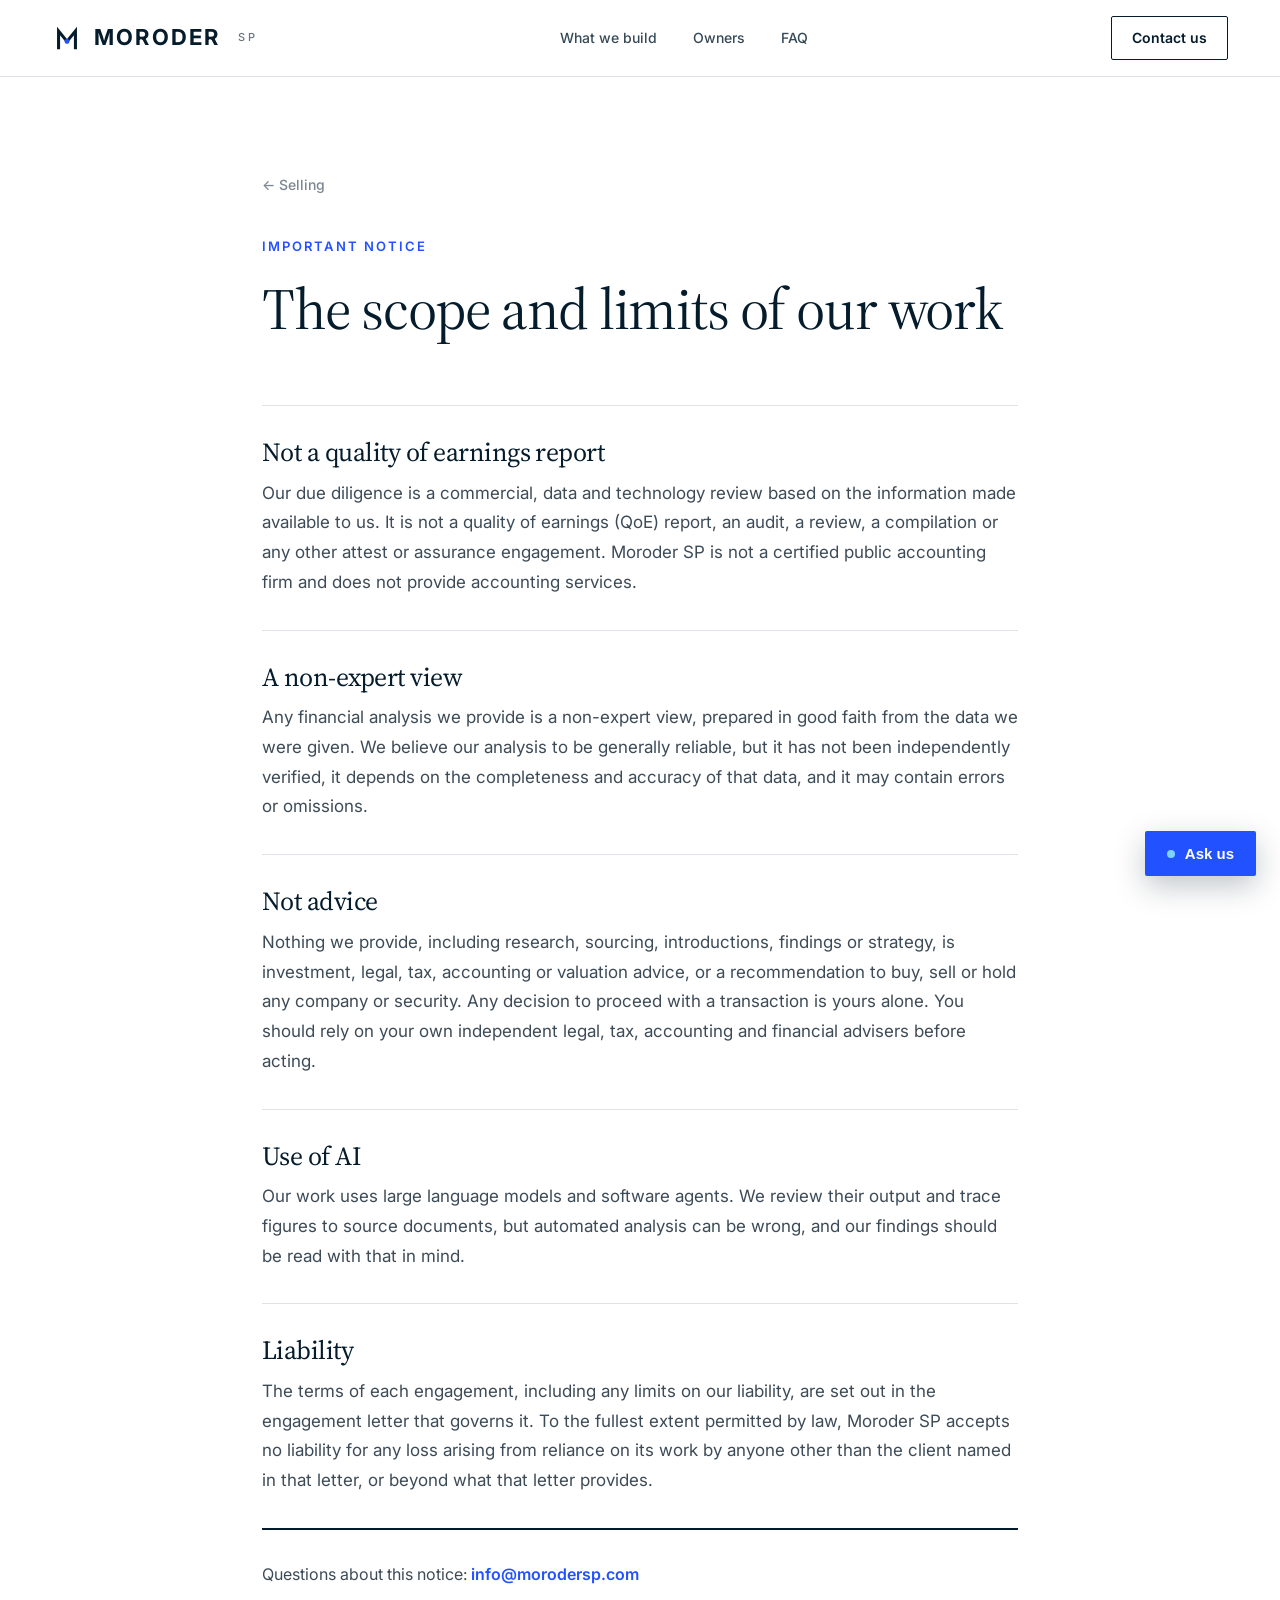
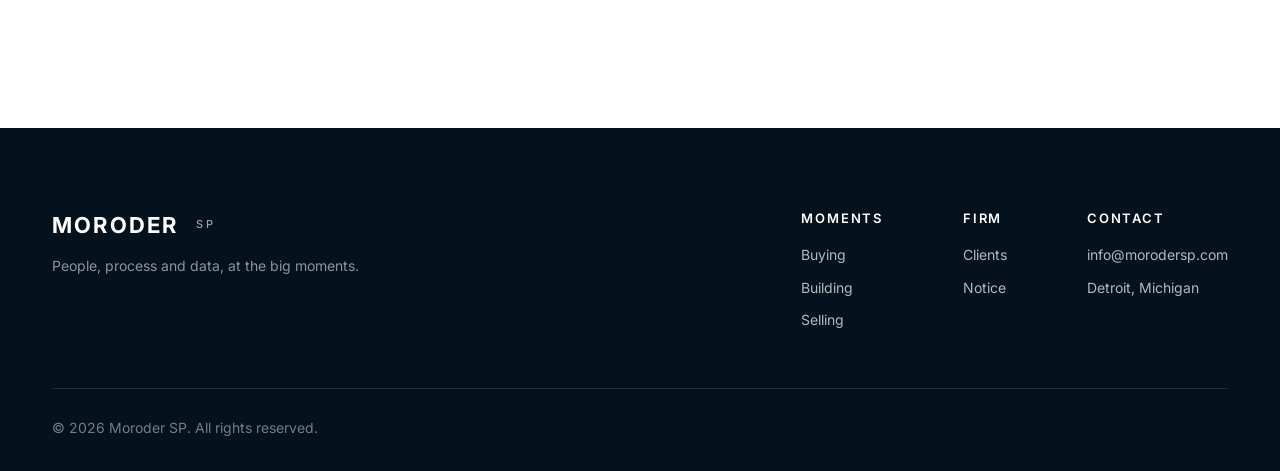
==== notice/index.html @ 74be895e "Moroder SP site: restore and add Partnering card Co-Authored-By: Claude Opus 5.5 <noreply@anthropic." ====
<!DOCTYPE html><html lang="en"><head><meta charset="utf-8"><meta name="viewport" content="width=device-width, initial-scale=1"><title>Important notice | Moroder SP</title><meta name="description" content="The scope and limits of Moroder SP's research, due diligence and financial analysis."><link rel="icon" href="/favicon.ico" sizes="48x48"><link rel="icon" href="/favicon.svg" type="image/svg+xml"><link rel="apple-touch-icon" href="/apple-touch-icon.png"><link rel="manifest" href="/site.webmanifest"><meta name="theme-color" content="#051c2c"><link rel="preconnect" href="https://fonts.googleapis.com"><link rel="preconnect" href="https://fonts.gstatic.com" crossorigin><link href="https://fonts.googleapis.com/css2?family=Inter:wght@400;500;600;700&family=Source+Serif+4:opsz,wght@8..60,400;8..60,500;8..60,600&display=swap" rel="stylesheet"><link rel="stylesheet" href="/_astro/Footer.BNx3MuON.css"><style>.notice[data-astro-cid-2haudidi]{padding:172px 0 140px}.narrow[data-astro-cid-2haudidi]{max-width:820px}.back[data-astro-cid-2haudidi]{color:var(--ink-3);margin-bottom:40px;font-size:14px;font-weight:500;display:inline-block}.back[data-astro-cid-2haudidi]:hover{color:var(--accent)}h1[data-astro-cid-2haudidi]{margin-bottom:64px;font-size:clamp(36px,4.6vw,58px);line-height:1.1}section[data-astro-cid-2haudidi]{border-top:1px solid var(--line);padding:32px 0}h2[data-astro-cid-2haudidi]{margin-bottom:12px;font-size:26px}section[data-astro-cid-2haudidi] p[data-astro-cid-2haudidi]{font-size:17px;line-height:1.75}.contact-line[data-astro-cid-2haudidi]{border-top:2px solid var(--ink);padding-top:32px}.contact-line[data-astro-cid-2haudidi] a[data-astro-cid-2haudidi]{color:var(--accent);font-weight:600}@media (width<=760px){.notice[data-astro-cid-2haudidi]{padding:120px 0 88px}}
</style></head><body><header class="nav solid" id="nav" data-always-solid data-astro-cid-wpvy4v7s><div class="wrap nav-in" data-astro-cid-wpvy4v7s><a href="/" class="logo" aria-label="Moroder SP home" data-astro-cid-wpvy4v7s><svg viewBox="0 0 64 64" aria-hidden="true" data-astro-cid-wpvy4v7s><g transform="translate(0 3)" data-astro-cid-wpvy4v7s><polyline points="14,50 14,14 32,36.25 50,14 50,50" fill="none" stroke="currentColor" stroke-width="6.5" stroke-linejoin="miter" stroke-linecap="square" data-astro-cid-wpvy4v7s></polyline><circle cx="32" cy="36.25" r="5.2" fill="#2251ff" data-astro-cid-wpvy4v7s></circle></g></svg>MORODER<span data-astro-cid-wpvy4v7s>SP</span></a><nav class="links" data-astro-cid-wpvy4v7s><a href="/#what" data-astro-cid-wpvy4v7s>What we build</a><a href="/#moments" data-astro-cid-wpvy4v7s>Owners</a><a href="/#faq" data-astro-cid-wpvy4v7s>FAQ</a></nav><a href="mailto:info@morodersp.com" class="nav-cta" data-astro-cid-wpvy4v7s>Contact us</a></div></header><script type="module">var e=document.getElementById(`nav`);if(e&&!e.hasAttribute(`data-always-solid`)){let t=()=>e.classList.toggle(`solid`,window.scrollY>window.innerHeight*.85);window.addEventListener(`scroll`,t,{passive:!0}),t()}</script><main class="notice" data-astro-cid-2haudidi><div class="wrap narrow" data-astro-cid-2haudidi><a href="/#selling" class="back" data-astro-cid-2haudidi>← Selling</a><p class="eyebrow" data-astro-cid-2haudidi>Important notice</p><h1 data-astro-cid-2haudidi>The scope and limits of our work</h1><section data-astro-cid-2haudidi><h2 data-astro-cid-2haudidi>Not a quality of earnings report</h2><p data-astro-cid-2haudidi>Our due diligence is a commercial, data and technology review based on the information made available to us. It is not a quality of earnings (QoE) report, an audit, a review, a compilation or any other attest or assurance engagement. Moroder SP is not a certified public accounting firm and does not provide accounting services.</p></section><section data-astro-cid-2haudidi><h2 data-astro-cid-2haudidi>A non-expert view</h2><p data-astro-cid-2haudidi>Any financial analysis we provide is a non-expert view, prepared in good faith from the data we were given. We believe our analysis to be generally reliable, but it has not been independently verified, it depends on the completeness and accuracy of that data, and it may contain errors or omissions.</p></section><section data-astro-cid-2haudidi><h2 data-astro-cid-2haudidi>Not advice</h2><p data-astro-cid-2haudidi>Nothing we provide, including research, sourcing, introductions, findings or strategy, is investment, legal, tax, accounting or valuation advice, or a recommendation to buy, sell or hold any company or security. Any decision to proceed with a transaction is yours alone. You should rely on your own independent legal, tax, accounting and financial advisers before acting.</p></section><section data-astro-cid-2haudidi><h2 data-astro-cid-2haudidi>Use of AI</h2><p data-astro-cid-2haudidi>Our work uses large language models and software agents. We review their output and trace figures to source documents, but automated analysis can be wrong, and our findings should be read with that in mind.</p></section><section data-astro-cid-2haudidi><h2 data-astro-cid-2haudidi>Liability</h2><p data-astro-cid-2haudidi>The terms of each engagement, including any limits on our liability, are set out in the engagement letter that governs it. To the fullest extent permitted by law, Moroder SP accepts no liability for any loss arising from reliance on its work by anyone other than the client named in that letter, or beyond what that letter provides.</p></section><p class="contact-line" data-astro-cid-2haudidi>Questions about this notice: <a href="mailto:info@morodersp.com" data-astro-cid-2haudidi>info@morodersp.com</a></p></div></main><footer class="foot" data-astro-cid-jo6i4kqk><div class="wrap" data-astro-cid-jo6i4kqk><div class="foot-top" data-astro-cid-jo6i4kqk><div data-astro-cid-jo6i4kqk><span class="logo" data-astro-cid-jo6i4kqk>MORODER<span data-astro-cid-jo6i4kqk>SP</span></span><p class="foot-tag" data-astro-cid-jo6i4kqk>People, process and data, at the big moments.</p></div><div class="foot-cols" data-astro-cid-jo6i4kqk><div data-astro-cid-jo6i4kqk><h4 data-astro-cid-jo6i4kqk>Moments</h4><a href="/#buying" data-astro-cid-jo6i4kqk>Buying</a><a href="/#building" data-astro-cid-jo6i4kqk>Building</a><a href="/#selling" data-astro-cid-jo6i4kqk>Selling</a></div><div data-astro-cid-jo6i4kqk><h4 data-astro-cid-jo6i4kqk>Firm</h4><a href="/#clients" data-astro-cid-jo6i4kqk>Clients</a><a href="/notice/" data-astro-cid-jo6i4kqk>Notice</a></div><div data-astro-cid-jo6i4kqk><h4 data-astro-cid-jo6i4kqk>Contact</h4><a href="mailto:info@morodersp.com" data-astro-cid-jo6i4kqk>info@morodersp.com</a><span data-astro-cid-jo6i4kqk>Detroit, Michigan</span></div></div></div><div class="foot-bot" data-astro-cid-jo6i4kqk>© 2026 Moroder SP. All rights reserved.</div></div></footer><div class="chat" data-sitekey data-email="info@morodersp.com" data-astro-cid-r7wgiqdd><p class="chat-teaser" aria-hidden="true" data-astro-cid-r7wgiqdd>Questions about AI in finance? Ask us.</p><button class="chat-open" type="button" aria-expanded="false" aria-controls="chat-panel" data-astro-cid-r7wgiqdd><span class="chat-dot" data-astro-cid-r7wgiqdd></span>Ask us</button><section id="chat-panel" class="chat-panel" hidden aria-label="Chat with Moroder SP" data-astro-cid-r7wgiqdd><header data-astro-cid-r7wgiqdd><div data-astro-cid-r7wgiqdd><p class="chat-title" data-astro-cid-r7wgiqdd>Ask Moroder SP</p><p class="chat-sub" data-astro-cid-r7wgiqdd>An AI assistant. For an engagement, email info@morodersp.com.</p></div><button class="chat-close" type="button" aria-label="Close chat" data-astro-cid-r7wgiqdd>×</button></header><ol class="chat-log" aria-live="polite" data-astro-cid-r7wgiqdd><li class="bot" data-astro-cid-r7wgiqdd>What are you working on? Ask what we build, or how we would help at your moment.</li></ol><form class="chat-form" autocomplete="off" data-astro-cid-r7wgiqdd><input class="chat-hp" name="website" tabindex="-1" aria-hidden="true" data-astro-cid-r7wgiqdd><div class="chat-ts" data-astro-cid-r7wgiqdd></div><div class="chat-row" data-astro-cid-r7wgiqdd><input name="q" maxlength="1000" placeholder="Type a question" aria-label="Your question" required data-astro-cid-r7wgiqdd><button type="submit" data-astro-cid-r7wgiqdd>Send</button></div></form></section></div><script type="module">var e=document.querySelector(`.chat`),t=e.querySelector(`.chat-open`),n=e.querySelector(`.chat-panel`),r=e.querySelector(`.chat-close`),i=e.querySelector(`.chat-log`),a=e.querySelector(`.chat-form`),o=a.querySelector(`input[name="q"]`),s=a.querySelector(`.chat-hp`),c=a.querySelector(`button[type="submit"]`),l=e.dataset.sitekey||``,u=e.dataset.email||``,d=performance.now(),f=[],p=``,m,h=()=>window.turnstile;function g(){if(!l||document.getElementById(`cf-ts`))return;let t=document.createElement(`script`);t.id=`cf-ts`,t.src=`https://challenges.cloudflare.com/turnstile/v0/api.js?render=explicit`,t.async=!0,t.onload=()=>{m=h()?.render(e.querySelector(`.chat-ts`),{sitekey:l,appearance:`interaction-only`,callback:e=>p=e,"expired-callback":()=>p=``})},document.head.appendChild(t)}function _(e,t){let n=document.createElement(`li`);return n.className=e,n.textContent=t,i.appendChild(n),i.scrollTop=i.scrollHeight,n}function v(r,i=!0){n.hidden=!r,t.setAttribute(`aria-expanded`,String(r)),e.classList.toggle(`is-open`,r),e.classList.remove(`has-teaser`),r&&(g(),i&&o.focus())}t.addEventListener(`click`,()=>v(n.hidden)),r.addEventListener(`click`,()=>{v(!1);try{sessionStorage.setItem(`chat-dismissed`,`1`)}catch{}});var y=!1;try{y=sessionStorage.getItem(`chat-dismissed`)===`1`}catch{}y||setTimeout(()=>{n.hidden&&(window.matchMedia(`(min-width: 761px)`).matches?v(!0,!1):e.classList.add(`has-teaser`))},6e3),a.addEventListener(`submit`,async e=>{e.preventDefault();let t=o.value.trim();if(!t)return;if(l&&!p){_(`bot`,`One moment, checking you are not a bot. Try again in a second.`);return}_(`me`,t),f.push({role:`user`,content:t}),o.value=``,c.disabled=!0;let n=_(`bot`,`…`);try{let e=await fetch(`/api/chat`,{method:`POST`,headers:{"Content-Type":`application/json`},body:JSON.stringify({messages:f.slice(-8),token:p,website:s.value,elapsed:Math.round(performance.now()-d)})}),t=await e.json().catch(()=>({}));n.textContent=e.ok&&t.reply?t.reply:t.error||`Something went wrong. Email ${u}.`,e.ok&&t.reply&&f.push({role:`assistant`,content:t.reply})}catch{n.textContent=`Something went wrong. Email ${u}.`}finally{c.disabled=!1,p=``,m&&h()?.reset(m)}});</script></body></html>
---- _astro/Footer.BNx3MuON.css ----
.chat[data-astro-cid-r7wgiqdd]{z-index:50;font-family:inherit;position:fixed;bottom:24px;right:24px}.chat-open[data-astro-cid-r7wgiqdd]{background:var(--accent);color:#fff;cursor:pointer;border:none;border-radius:2px;align-items:center;gap:10px;padding:14px 22px;font-size:15px;font-weight:600;display:inline-flex;box-shadow:0 10px 30px #051c2c40}.chat-open[data-astro-cid-r7wgiqdd]:hover{background:#1a3fd1}.chat-teaser[data-astro-cid-r7wgiqdd]{border:1px solid var(--line);width:max-content;max-width:240px;color:var(--ink);background:#fff;padding:10px 14px;font-size:14px;display:none;position:absolute;bottom:calc(100% + 10px);right:0;box-shadow:0 10px 30px #051c2c2e}.chat[data-astro-cid-r7wgiqdd].has-teaser .chat-teaser[data-astro-cid-r7wgiqdd]{animation:.3s pop;display:block}.chat-panel[data-astro-cid-r7wgiqdd]:not([hidden]){animation:.3s pop}@keyframes pop{0%{opacity:0;transform:translateY(12px)}to{opacity:1;transform:none}}.chat[data-astro-cid-r7wgiqdd].is-open .chat-open[data-astro-cid-r7wgiqdd]{display:none}.chat-dot[data-astro-cid-r7wgiqdd]{background:#7dd3fc;border-radius:50%;width:8px;height:8px}.chat-panel[data-astro-cid-r7wgiqdd]{border:1px solid var(--line);background:#fff;flex-direction:column;width:min(380px,100vw - 32px);height:min(540px,100vh - 48px);display:flex;box-shadow:0 24px 60px #051c2c40}.chat-panel[data-astro-cid-r7wgiqdd][hidden]{display:none}.chat-panel[data-astro-cid-r7wgiqdd] header[data-astro-cid-r7wgiqdd]{background:var(--navy);color:#fff;justify-content:space-between;align-items:flex-start;gap:12px;padding:18px 20px;display:flex}.chat-title[data-astro-cid-r7wgiqdd]{font-family:var(--serif);color:#fff;font-size:20px}.chat-sub[data-astro-cid-r7wgiqdd]{color:#ffffffb3;margin-top:4px;font-size:12px}.chat-close[data-astro-cid-r7wgiqdd]{color:#fff;cursor:pointer;background:0 0;border:none;font-size:26px;line-height:1}.chat-log[data-astro-cid-r7wgiqdd]{flex-direction:column;flex:1;gap:10px;padding:20px;list-style:none;display:flex;overflow-y:auto}.chat-log[data-astro-cid-r7wgiqdd] li{white-space:pre-wrap;max-width:85%;padding:10px 14px;font-size:15px;line-height:1.45}.chat-log[data-astro-cid-r7wgiqdd] .bot{background:var(--bg-soft);color:var(--ink);align-self:flex-start}.chat-log[data-astro-cid-r7wgiqdd] .me{background:var(--accent);color:#fff;align-self:flex-end}.chat-form[data-astro-cid-r7wgiqdd]{border-top:1px solid var(--line);padding:12px}.chat-hp[data-astro-cid-r7wgiqdd]{opacity:0;width:1px;height:1px;position:absolute;left:-9999px}.chat-row[data-astro-cid-r7wgiqdd]{gap:8px;display:flex}.chat-row[data-astro-cid-r7wgiqdd] input[data-astro-cid-r7wgiqdd]{border:1px solid var(--line);min-width:0;font:inherit;border-radius:2px;flex:1;padding:12px;font-size:15px}.chat-row[data-astro-cid-r7wgiqdd] button[data-astro-cid-r7wgiqdd]{background:var(--ink);color:#fff;cursor:pointer;border:none;border-radius:2px;padding:0 18px;font-weight:600}.chat-row[data-astro-cid-r7wgiqdd] button[data-astro-cid-r7wgiqdd]:disabled{opacity:.5}@media (width<=760px){.chat[data-astro-cid-r7wgiqdd]{bottom:16px;right:16px}}:root{--bg:#fff;--bg-soft:#f4f6f8;--navy:#051c2c;--ink:#051c2c;--ink-2:#3d4b57;--ink-3:#7a8691;--line:#dfe3e8;--accent:#2251ff;--cyan:#00a9f4;--serif:"Source Serif 4", Georgia, serif;--max:1240px}*{box-sizing:border-box;margin:0;padding:0}html{scroll-behavior:smooth}body{background:var(--bg);color:var(--ink);-webkit-font-smoothing:antialiased;font-family:Inter,system-ui,-apple-system,sans-serif;line-height:1.6}a{color:inherit;text-decoration:none}.wrap{max-width:var(--max);margin:0 auto;padding:0 32px}@media (width<=640px){.wrap{padding:0 16px}}.logo{letter-spacing:.1em;align-items:center;gap:12px;font-size:22px;font-weight:700;display:inline-flex}.logo svg{flex:none;width:30px;height:30px}.logo span{letter-spacing:.2em;vertical-align:super;opacity:.6;margin-left:6px;font-size:.5em;font-weight:500}.eyebrow{letter-spacing:.16em;text-transform:uppercase;color:var(--accent);margin-bottom:20px;font-size:13px;font-weight:600}.eyebrow.light{color:var(--cyan)}h1,h2,blockquote{font-family:var(--serif);letter-spacing:-.02em;font-weight:400}h2{font-size:clamp(32px,4.2vw,52px);line-height:1.1}h3{letter-spacing:-.01em;margin-bottom:12px;font-size:20px;font-weight:600}p{color:var(--ink-2)}.btn{border-radius:2px;padding:16px 28px;font-size:15px;font-weight:600;transition:background .2s;display:inline-block}.btn-blue{background:var(--accent);color:#fff}.btn-blue:hover{background:#1a3fd1}.link-arrow{color:var(--accent);align-items:center;gap:8px;font-size:15px;font-weight:600;display:inline-flex}.link-arrow span{transition:transform .2s}.link-arrow:hover span{transform:translate(4px)}.link-arrow.light{color:#fff}.tags{flex-wrap:wrap;gap:8px;margin-top:20px;list-style:none;display:flex}.tags li{border:1px solid var(--line);color:var(--ink-2);background:#fff;border-radius:2px;padding:5px 10px;font-size:12px;font-weight:500}.section{padding:140px 0}.soft{background:var(--bg-soft)}.head{max-width:760px;margin-bottom:72px}.head-row{justify-content:space-between;align-items:flex-end;gap:48px;max-width:none;display:flex}.head-note{max-width:380px;font-size:17px}.reveal{opacity:0;transition:opacity .8s,transform .8s;transform:translateY(24px)}.reveal.in{opacity:1;transform:none}@media (prefers-reduced-motion:reduce){.reveal{opacity:1;transition:none;transform:none}}@media (width<=760px){.section{padding:88px 0}.head{margin-bottom:48px}.head-row{flex-direction:column;align-items:flex-start;gap:16px}}.case-art{background:var(--navy);min-height:200px;position:relative;overflow:hidden}.case-art:before{content:"";position:absolute}.case-art[data-art="0"]{background:linear-gradient(135deg,#051c2c,#0b3a5c)}.case-art[data-art="0"]:before{background:repeating-radial-gradient(circle at 50% 0,#0000 0 18px,#00a9f459 19px 20px);border-radius:50%;width:140%;height:140%;top:35%;left:-20%}.case-art[data-art="1"]{background:linear-gradient(135deg,#2251ff,#051c2c)}.case-art[data-art="1"]:before{background:repeating-linear-gradient(100deg,#0000 0 22px,#ffffff2e 23px 24px);inset:0}.case-art[data-art="2"]{background:linear-gradient(160deg,#0b3a5c,#051c2c)}.case-art[data-art="2"]:before{background:var(--cyan);width:120%;height:2px;top:60%;left:-10%;transform:rotate(-12deg);box-shadow:0 -30px #00a9f480,0 -60px #00a9f440}.case-art[data-art="3"]{background:radial-gradient(circle at 70% 30%,#00a9f4,#051c2c 65%)}.case-art[data-art="3"]:before{background-image:radial-gradient(#ffffff59 1.2px,#0000 1.4px);background-size:16px 16px;inset:0}.case-art[data-art="4"]{background:linear-gradient(135deg,#051c2c 40%,#2251ff)}.case-art[data-art="4"]:before{border:1px solid #fff6;border-radius:50%;width:220px;height:220px;bottom:-80px;right:-40px;box-shadow:0 0 0 40px #ffffff0a,0 0 0 80px #ffffff08}.nav[data-astro-cid-wpvy4v7s]{z-index:20;color:#fff;border-bottom:1px solid #ffffff1f;transition:background .3s,color .3s,border-color .3s;position:fixed;inset:0 0 auto}.nav[data-astro-cid-wpvy4v7s].solid{color:var(--ink);border-color:var(--line);backdrop-filter:blur(10px);background:#fffffff5}.nav-in[data-astro-cid-wpvy4v7s]{justify-content:space-between;align-items:center;height:76px;display:flex}.links[data-astro-cid-wpvy4v7s]{gap:36px;font-size:14px;font-weight:500;display:flex}.links[data-astro-cid-wpvy4v7s] a[data-astro-cid-wpvy4v7s]{opacity:.8;transition:opacity .2s}.links[data-astro-cid-wpvy4v7s] a[data-astro-cid-wpvy4v7s]:hover{opacity:1}.nav-cta[data-astro-cid-wpvy4v7s]{border:1px solid;border-radius:2px;padding:10px 20px;font-size:14px;font-weight:600;transition:background .2s,color .2s}.nav-cta[data-astro-cid-wpvy4v7s]:hover{background:var(--accent);border-color:var(--accent);color:#fff}@media (width<=1024px){.links[data-astro-cid-wpvy4v7s]{display:none}}@media (width<=760px){.nav-cta[data-astro-cid-wpvy4v7s]{padding:8px 14px}}.foot[data-astro-cid-jo6i4kqk]{color:#ffffffb3;background:#03121d;padding:80px 0 32px;font-size:14px}.foot[data-astro-cid-jo6i4kqk] .logo[data-astro-cid-jo6i4kqk]{color:#fff}.foot-top[data-astro-cid-jo6i4kqk]{border-bottom:1px solid #ffffff1f;flex-wrap:wrap;justify-content:space-between;gap:48px;padding-bottom:56px;display:flex}.foot-tag[data-astro-cid-jo6i4kqk]{color:#ffffff8c;margin-top:12px}.foot-cols[data-astro-cid-jo6i4kqk]{flex-wrap:wrap;gap:80px;display:flex}.foot-cols[data-astro-cid-jo6i4kqk] div[data-astro-cid-jo6i4kqk]{flex-direction:column;gap:10px;display:flex}.foot-cols[data-astro-cid-jo6i4kqk] h4[data-astro-cid-jo6i4kqk]{color:#fff;letter-spacing:.14em;text-transform:uppercase;margin-bottom:6px;font-size:13px;font-weight:600}.foot-cols[data-astro-cid-jo6i4kqk] a[data-astro-cid-jo6i4kqk]:hover{color:#fff}.foot-bot[data-astro-cid-jo6i4kqk]{color:#ffffff73;padding-top:28px}@media (width<=760px){.foot-cols[data-astro-cid-jo6i4kqk]{gap:40px}}
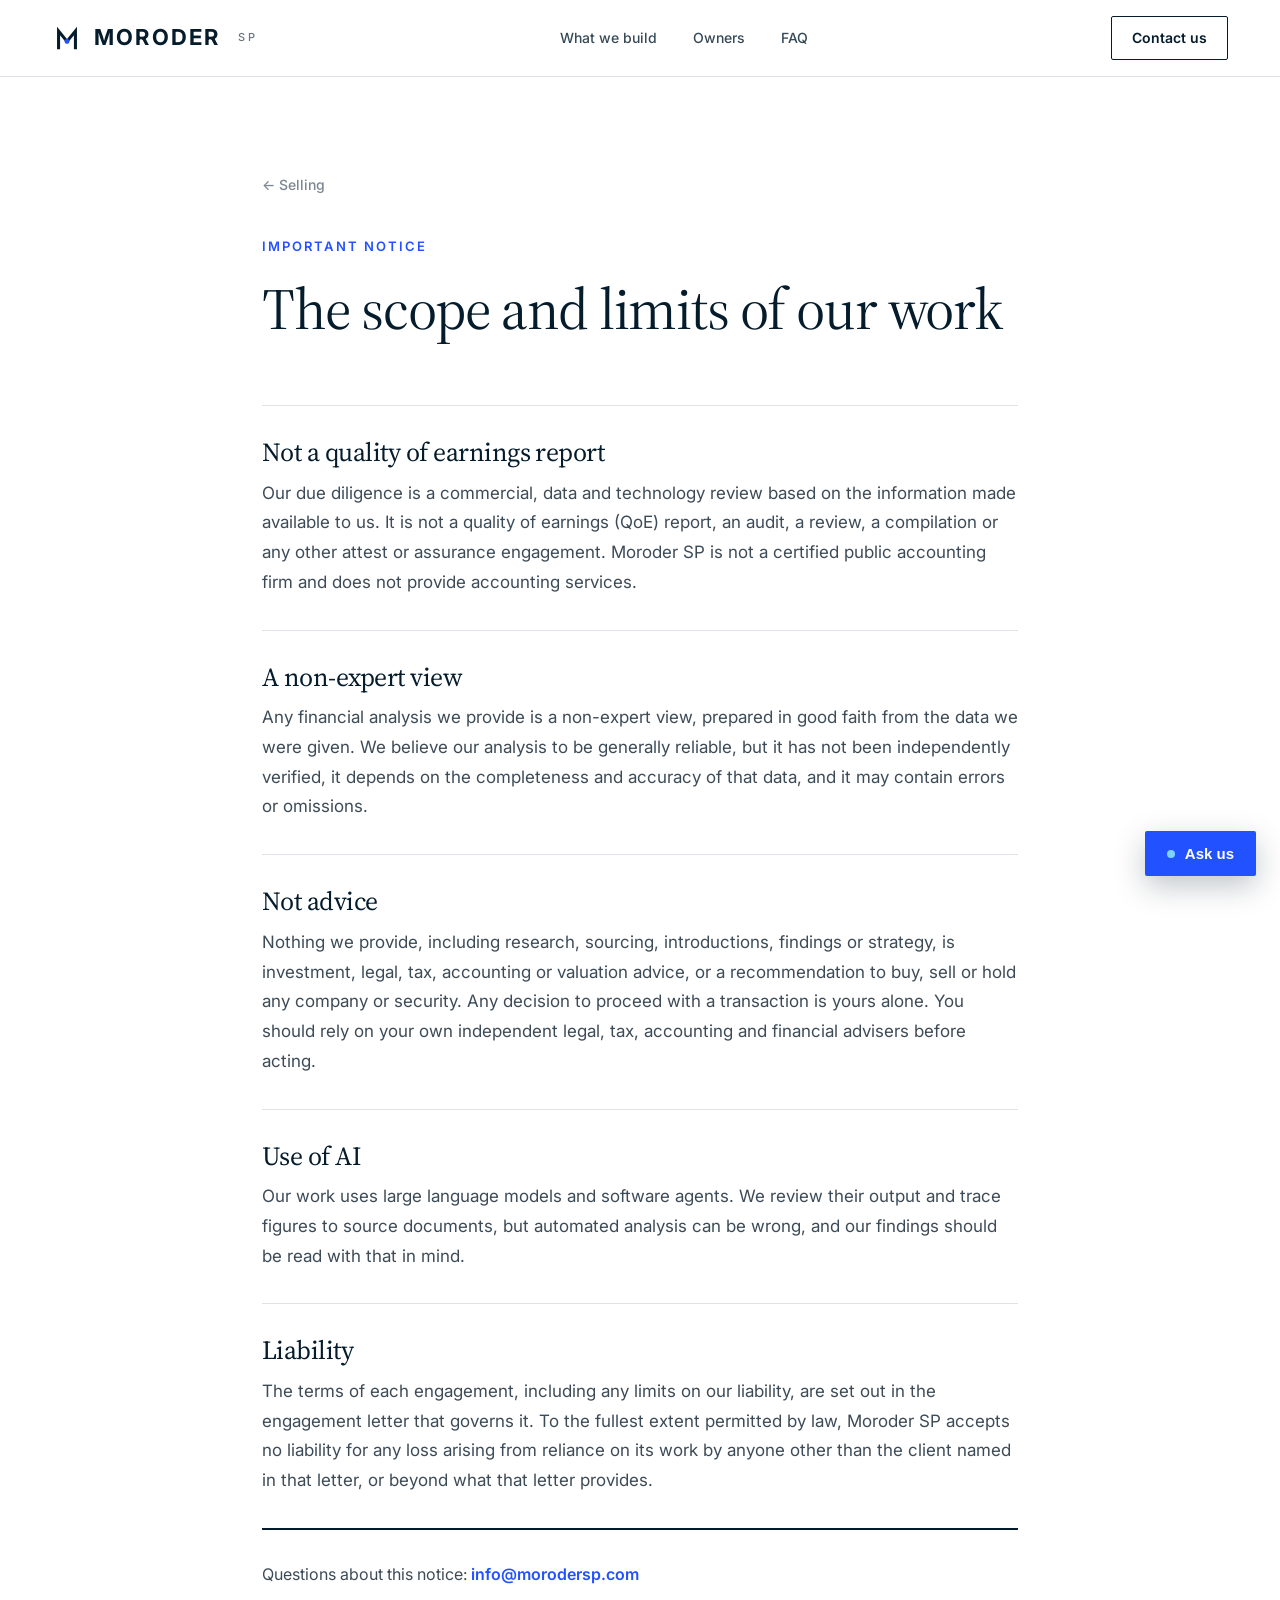
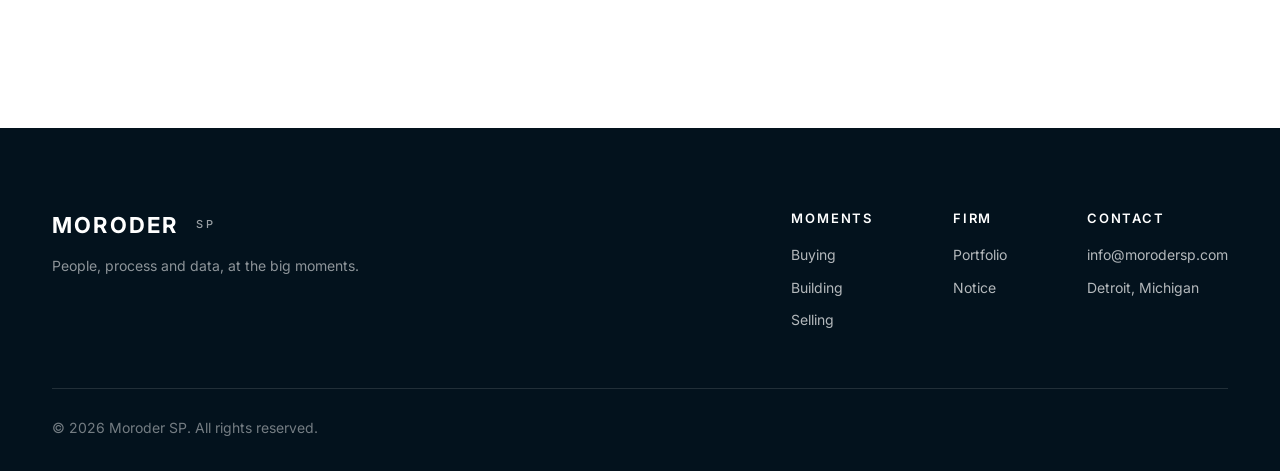
==== commit d94c7d39: "Clients wall is the portfolio Co-Authored-By: Claude Opus 5.5 <noreply@anthropic.com>" ====
--- a/notice/index.html
+++ b/notice/index.html
@@ -1,2 +1,2 @@
 <!DOCTYPE html><html lang="en"><head><meta charset="utf-8"><meta name="viewport" content="width=device-width, initial-scale=1"><title>Important notice | Moroder SP</title><meta name="description" content="The scope and limits of Moroder SP's research, due diligence and financial analysis."><link rel="icon" href="/favicon.ico" sizes="48x48"><link rel="icon" href="/favicon.svg" type="image/svg+xml"><link rel="apple-touch-icon" href="/apple-touch-icon.png"><link rel="manifest" href="/site.webmanifest"><meta name="theme-color" content="#051c2c"><link rel="preconnect" href="https://fonts.googleapis.com"><link rel="preconnect" href="https://fonts.gstatic.com" crossorigin><link href="https://fonts.googleapis.com/css2?family=Inter:wght@400;500;600;700&family=Source+Serif+4:opsz,wght@8..60,400;8..60,500;8..60,600&display=swap" rel="stylesheet"><link rel="stylesheet" href="/_astro/Footer.BNx3MuON.css"><style>.notice[data-astro-cid-2haudidi]{padding:172px 0 140px}.narrow[data-astro-cid-2haudidi]{max-width:820px}.back[data-astro-cid-2haudidi]{color:var(--ink-3);margin-bottom:40px;font-size:14px;font-weight:500;display:inline-block}.back[data-astro-cid-2haudidi]:hover{color:var(--accent)}h1[data-astro-cid-2haudidi]{margin-bottom:64px;font-size:clamp(36px,4.6vw,58px);line-height:1.1}section[data-astro-cid-2haudidi]{border-top:1px solid var(--line);padding:32px 0}h2[data-astro-cid-2haudidi]{margin-bottom:12px;font-size:26px}section[data-astro-cid-2haudidi] p[data-astro-cid-2haudidi]{font-size:17px;line-height:1.75}.contact-line[data-astro-cid-2haudidi]{border-top:2px solid var(--ink);padding-top:32px}.contact-line[data-astro-cid-2haudidi] a[data-astro-cid-2haudidi]{color:var(--accent);font-weight:600}@media (width<=760px){.notice[data-astro-cid-2haudidi]{padding:120px 0 88px}}
-</style></head><body><header class="nav solid" id="nav" data-always-solid data-astro-cid-wpvy4v7s><div class="wrap nav-in" data-astro-cid-wpvy4v7s><a href="/" class="logo" aria-label="Moroder SP home" data-astro-cid-wpvy4v7s><svg viewBox="0 0 64 64" aria-hidden="true" data-astro-cid-wpvy4v7s><g transform="translate(0 3)" data-astro-cid-wpvy4v7s><polyline points="14,50 14,14 32,36.25 50,14 50,50" fill="none" stroke="currentColor" stroke-width="6.5" stroke-linejoin="miter" stroke-linecap="square" data-astro-cid-wpvy4v7s></polyline><circle cx="32" cy="36.25" r="5.2" fill="#2251ff" data-astro-cid-wpvy4v7s></circle></g></svg>MORODER<span data-astro-cid-wpvy4v7s>SP</span></a><nav class="links" data-astro-cid-wpvy4v7s><a href="/#what" data-astro-cid-wpvy4v7s>What we build</a><a href="/#moments" data-astro-cid-wpvy4v7s>Owners</a><a href="/#faq" data-astro-cid-wpvy4v7s>FAQ</a></nav><a href="mailto:info@morodersp.com" class="nav-cta" data-astro-cid-wpvy4v7s>Contact us</a></div></header><script type="module">var e=document.getElementById(`nav`);if(e&&!e.hasAttribute(`data-always-solid`)){let t=()=>e.classList.toggle(`solid`,window.scrollY>window.innerHeight*.85);window.addEventListener(`scroll`,t,{passive:!0}),t()}</script><main class="notice" data-astro-cid-2haudidi><div class="wrap narrow" data-astro-cid-2haudidi><a href="/#selling" class="back" data-astro-cid-2haudidi>← Selling</a><p class="eyebrow" data-astro-cid-2haudidi>Important notice</p><h1 data-astro-cid-2haudidi>The scope and limits of our work</h1><section data-astro-cid-2haudidi><h2 data-astro-cid-2haudidi>Not a quality of earnings report</h2><p data-astro-cid-2haudidi>Our due diligence is a commercial, data and technology review based on the information made available to us. It is not a quality of earnings (QoE) report, an audit, a review, a compilation or any other attest or assurance engagement. Moroder SP is not a certified public accounting firm and does not provide accounting services.</p></section><section data-astro-cid-2haudidi><h2 data-astro-cid-2haudidi>A non-expert view</h2><p data-astro-cid-2haudidi>Any financial analysis we provide is a non-expert view, prepared in good faith from the data we were given. We believe our analysis to be generally reliable, but it has not been independently verified, it depends on the completeness and accuracy of that data, and it may contain errors or omissions.</p></section><section data-astro-cid-2haudidi><h2 data-astro-cid-2haudidi>Not advice</h2><p data-astro-cid-2haudidi>Nothing we provide, including research, sourcing, introductions, findings or strategy, is investment, legal, tax, accounting or valuation advice, or a recommendation to buy, sell or hold any company or security. Any decision to proceed with a transaction is yours alone. You should rely on your own independent legal, tax, accounting and financial advisers before acting.</p></section><section data-astro-cid-2haudidi><h2 data-astro-cid-2haudidi>Use of AI</h2><p data-astro-cid-2haudidi>Our work uses large language models and software agents. We review their output and trace figures to source documents, but automated analysis can be wrong, and our findings should be read with that in mind.</p></section><section data-astro-cid-2haudidi><h2 data-astro-cid-2haudidi>Liability</h2><p data-astro-cid-2haudidi>The terms of each engagement, including any limits on our liability, are set out in the engagement letter that governs it. To the fullest extent permitted by law, Moroder SP accepts no liability for any loss arising from reliance on its work by anyone other than the client named in that letter, or beyond what that letter provides.</p></section><p class="contact-line" data-astro-cid-2haudidi>Questions about this notice: <a href="mailto:info@morodersp.com" data-astro-cid-2haudidi>info@morodersp.com</a></p></div></main><footer class="foot" data-astro-cid-jo6i4kqk><div class="wrap" data-astro-cid-jo6i4kqk><div class="foot-top" data-astro-cid-jo6i4kqk><div data-astro-cid-jo6i4kqk><span class="logo" data-astro-cid-jo6i4kqk>MORODER<span data-astro-cid-jo6i4kqk>SP</span></span><p class="foot-tag" data-astro-cid-jo6i4kqk>People, process and data, at the big moments.</p></div><div class="foot-cols" data-astro-cid-jo6i4kqk><div data-astro-cid-jo6i4kqk><h4 data-astro-cid-jo6i4kqk>Moments</h4><a href="/#buying" data-astro-cid-jo6i4kqk>Buying</a><a href="/#building" data-astro-cid-jo6i4kqk>Building</a><a href="/#selling" data-astro-cid-jo6i4kqk>Selling</a></div><div data-astro-cid-jo6i4kqk><h4 data-astro-cid-jo6i4kqk>Firm</h4><a href="/#clients" data-astro-cid-jo6i4kqk>Clients</a><a href="/notice/" data-astro-cid-jo6i4kqk>Notice</a></div><div data-astro-cid-jo6i4kqk><h4 data-astro-cid-jo6i4kqk>Contact</h4><a href="mailto:info@morodersp.com" data-astro-cid-jo6i4kqk>info@morodersp.com</a><span data-astro-cid-jo6i4kqk>Detroit, Michigan</span></div></div></div><div class="foot-bot" data-astro-cid-jo6i4kqk>© 2026 Moroder SP. All rights reserved.</div></div></footer><div class="chat" data-sitekey data-email="info@morodersp.com" data-astro-cid-r7wgiqdd><p class="chat-teaser" aria-hidden="true" data-astro-cid-r7wgiqdd>Questions about AI in finance? Ask us.</p><button class="chat-open" type="button" aria-expanded="false" aria-controls="chat-panel" data-astro-cid-r7wgiqdd><span class="chat-dot" data-astro-cid-r7wgiqdd></span>Ask us</button><section id="chat-panel" class="chat-panel" hidden aria-label="Chat with Moroder SP" data-astro-cid-r7wgiqdd><header data-astro-cid-r7wgiqdd><div data-astro-cid-r7wgiqdd><p class="chat-title" data-astro-cid-r7wgiqdd>Ask Moroder SP</p><p class="chat-sub" data-astro-cid-r7wgiqdd>An AI assistant. For an engagement, email info@morodersp.com.</p></div><button class="chat-close" type="button" aria-label="Close chat" data-astro-cid-r7wgiqdd>×</button></header><ol class="chat-log" aria-live="polite" data-astro-cid-r7wgiqdd><li class="bot" data-astro-cid-r7wgiqdd>What are you working on? Ask what we build, or how we would help at your moment.</li></ol><form class="chat-form" autocomplete="off" data-astro-cid-r7wgiqdd><input class="chat-hp" name="website" tabindex="-1" aria-hidden="true" data-astro-cid-r7wgiqdd><div class="chat-ts" data-astro-cid-r7wgiqdd></div><div class="chat-row" data-astro-cid-r7wgiqdd><input name="q" maxlength="1000" placeholder="Type a question" aria-label="Your question" required data-astro-cid-r7wgiqdd><button type="submit" data-astro-cid-r7wgiqdd>Send</button></div></form></section></div><script type="module">var e=document.querySelector(`.chat`),t=e.querySelector(`.chat-open`),n=e.querySelector(`.chat-panel`),r=e.querySelector(`.chat-close`),i=e.querySelector(`.chat-log`),a=e.querySelector(`.chat-form`),o=a.querySelector(`input[name="q"]`),s=a.querySelector(`.chat-hp`),c=a.querySelector(`button[type="submit"]`),l=e.dataset.sitekey||``,u=e.dataset.email||``,d=performance.now(),f=[],p=``,m,h=()=>window.turnstile;function g(){if(!l||document.getElementById(`cf-ts`))return;let t=document.createElement(`script`);t.id=`cf-ts`,t.src=`https://challenges.cloudflare.com/turnstile/v0/api.js?render=explicit`,t.async=!0,t.onload=()=>{m=h()?.render(e.querySelector(`.chat-ts`),{sitekey:l,appearance:`interaction-only`,callback:e=>p=e,"expired-callback":()=>p=``})},document.head.appendChild(t)}function _(e,t){let n=document.createElement(`li`);return n.className=e,n.textContent=t,i.appendChild(n),i.scrollTop=i.scrollHeight,n}function v(r,i=!0){n.hidden=!r,t.setAttribute(`aria-expanded`,String(r)),e.classList.toggle(`is-open`,r),e.classList.remove(`has-teaser`),r&&(g(),i&&o.focus())}t.addEventListener(`click`,()=>v(n.hidden)),r.addEventListener(`click`,()=>{v(!1);try{sessionStorage.setItem(`chat-dismissed`,`1`)}catch{}});var y=!1;try{y=sessionStorage.getItem(`chat-dismissed`)===`1`}catch{}y||setTimeout(()=>{n.hidden&&(window.matchMedia(`(min-width: 761px)`).matches?v(!0,!1):e.classList.add(`has-teaser`))},6e3),a.addEventListener(`submit`,async e=>{e.preventDefault();let t=o.value.trim();if(!t)return;if(l&&!p){_(`bot`,`One moment, checking you are not a bot. Try again in a second.`);return}_(`me`,t),f.push({role:`user`,content:t}),o.value=``,c.disabled=!0;let n=_(`bot`,`…`);try{let e=await fetch(`/api/chat`,{method:`POST`,headers:{"Content-Type":`application/json`},body:JSON.stringify({messages:f.slice(-8),token:p,website:s.value,elapsed:Math.round(performance.now()-d)})}),t=await e.json().catch(()=>({}));n.textContent=e.ok&&t.reply?t.reply:t.error||`Something went wrong. Email ${u}.`,e.ok&&t.reply&&f.push({role:`assistant`,content:t.reply})}catch{n.textContent=`Something went wrong. Email ${u}.`}finally{c.disabled=!1,p=``,m&&h()?.reset(m)}});</script></body></html>+</style></head><body><header class="nav solid" id="nav" data-always-solid data-astro-cid-wpvy4v7s><div class="wrap nav-in" data-astro-cid-wpvy4v7s><a href="/" class="logo" aria-label="Moroder SP home" data-astro-cid-wpvy4v7s><svg viewBox="0 0 64 64" aria-hidden="true" data-astro-cid-wpvy4v7s><g transform="translate(0 3)" data-astro-cid-wpvy4v7s><polyline points="14,50 14,14 32,36.25 50,14 50,50" fill="none" stroke="currentColor" stroke-width="6.5" stroke-linejoin="miter" stroke-linecap="square" data-astro-cid-wpvy4v7s></polyline><circle cx="32" cy="36.25" r="5.2" fill="#2251ff" data-astro-cid-wpvy4v7s></circle></g></svg>MORODER<span data-astro-cid-wpvy4v7s>SP</span></a><nav class="links" data-astro-cid-wpvy4v7s><a href="/#what" data-astro-cid-wpvy4v7s>What we build</a><a href="/#moments" data-astro-cid-wpvy4v7s>Owners</a><a href="/#faq" data-astro-cid-wpvy4v7s>FAQ</a></nav><a href="mailto:info@morodersp.com" class="nav-cta" data-astro-cid-wpvy4v7s>Contact us</a></div></header><script type="module">var e=document.getElementById(`nav`);if(e&&!e.hasAttribute(`data-always-solid`)){let t=()=>e.classList.toggle(`solid`,window.scrollY>window.innerHeight*.85);window.addEventListener(`scroll`,t,{passive:!0}),t()}</script><main class="notice" data-astro-cid-2haudidi><div class="wrap narrow" data-astro-cid-2haudidi><a href="/#selling" class="back" data-astro-cid-2haudidi>← Selling</a><p class="eyebrow" data-astro-cid-2haudidi>Important notice</p><h1 data-astro-cid-2haudidi>The scope and limits of our work</h1><section data-astro-cid-2haudidi><h2 data-astro-cid-2haudidi>Not a quality of earnings report</h2><p data-astro-cid-2haudidi>Our due diligence is a commercial, data and technology review based on the information made available to us. It is not a quality of earnings (QoE) report, an audit, a review, a compilation or any other attest or assurance engagement. Moroder SP is not a certified public accounting firm and does not provide accounting services.</p></section><section data-astro-cid-2haudidi><h2 data-astro-cid-2haudidi>A non-expert view</h2><p data-astro-cid-2haudidi>Any financial analysis we provide is a non-expert view, prepared in good faith from the data we were given. We believe our analysis to be generally reliable, but it has not been independently verified, it depends on the completeness and accuracy of that data, and it may contain errors or omissions.</p></section><section data-astro-cid-2haudidi><h2 data-astro-cid-2haudidi>Not advice</h2><p data-astro-cid-2haudidi>Nothing we provide, including research, sourcing, introductions, findings or strategy, is investment, legal, tax, accounting or valuation advice, or a recommendation to buy, sell or hold any company or security. Any decision to proceed with a transaction is yours alone. You should rely on your own independent legal, tax, accounting and financial advisers before acting.</p></section><section data-astro-cid-2haudidi><h2 data-astro-cid-2haudidi>Use of AI</h2><p data-astro-cid-2haudidi>Our work uses large language models and software agents. We review their output and trace figures to source documents, but automated analysis can be wrong, and our findings should be read with that in mind.</p></section><section data-astro-cid-2haudidi><h2 data-astro-cid-2haudidi>Liability</h2><p data-astro-cid-2haudidi>The terms of each engagement, including any limits on our liability, are set out in the engagement letter that governs it. To the fullest extent permitted by law, Moroder SP accepts no liability for any loss arising from reliance on its work by anyone other than the client named in that letter, or beyond what that letter provides.</p></section><p class="contact-line" data-astro-cid-2haudidi>Questions about this notice: <a href="mailto:info@morodersp.com" data-astro-cid-2haudidi>info@morodersp.com</a></p></div></main><footer class="foot" data-astro-cid-jo6i4kqk><div class="wrap" data-astro-cid-jo6i4kqk><div class="foot-top" data-astro-cid-jo6i4kqk><div data-astro-cid-jo6i4kqk><span class="logo" data-astro-cid-jo6i4kqk>MORODER<span data-astro-cid-jo6i4kqk>SP</span></span><p class="foot-tag" data-astro-cid-jo6i4kqk>People, process and data, at the big moments.</p></div><div class="foot-cols" data-astro-cid-jo6i4kqk><div data-astro-cid-jo6i4kqk><h4 data-astro-cid-jo6i4kqk>Moments</h4><a href="/#buying" data-astro-cid-jo6i4kqk>Buying</a><a href="/#building" data-astro-cid-jo6i4kqk>Building</a><a href="/#selling" data-astro-cid-jo6i4kqk>Selling</a></div><div data-astro-cid-jo6i4kqk><h4 data-astro-cid-jo6i4kqk>Firm</h4><a href="/#clients" data-astro-cid-jo6i4kqk>Portfolio</a><a href="/notice/" data-astro-cid-jo6i4kqk>Notice</a></div><div data-astro-cid-jo6i4kqk><h4 data-astro-cid-jo6i4kqk>Contact</h4><a href="mailto:info@morodersp.com" data-astro-cid-jo6i4kqk>info@morodersp.com</a><span data-astro-cid-jo6i4kqk>Detroit, Michigan</span></div></div></div><div class="foot-bot" data-astro-cid-jo6i4kqk>© 2026 Moroder SP. All rights reserved.</div></div></footer><div class="chat" data-sitekey data-email="info@morodersp.com" data-astro-cid-r7wgiqdd><p class="chat-teaser" aria-hidden="true" data-astro-cid-r7wgiqdd>Questions about AI in finance? Ask us.</p><button class="chat-open" type="button" aria-expanded="false" aria-controls="chat-panel" data-astro-cid-r7wgiqdd><span class="chat-dot" data-astro-cid-r7wgiqdd></span>Ask us</button><section id="chat-panel" class="chat-panel" hidden aria-label="Chat with Moroder SP" data-astro-cid-r7wgiqdd><header data-astro-cid-r7wgiqdd><div data-astro-cid-r7wgiqdd><p class="chat-title" data-astro-cid-r7wgiqdd>Ask Moroder SP</p><p class="chat-sub" data-astro-cid-r7wgiqdd>An AI assistant. For an engagement, email info@morodersp.com.</p></div><button class="chat-close" type="button" aria-label="Close chat" data-astro-cid-r7wgiqdd>×</button></header><ol class="chat-log" aria-live="polite" data-astro-cid-r7wgiqdd><li class="bot" data-astro-cid-r7wgiqdd>What are you working on? Ask what we build, or how we would help at your moment.</li></ol><form class="chat-form" autocomplete="off" data-astro-cid-r7wgiqdd><input class="chat-hp" name="website" tabindex="-1" aria-hidden="true" data-astro-cid-r7wgiqdd><div class="chat-ts" data-astro-cid-r7wgiqdd></div><div class="chat-row" data-astro-cid-r7wgiqdd><input name="q" maxlength="1000" placeholder="Type a question" aria-label="Your question" required data-astro-cid-r7wgiqdd><button type="submit" data-astro-cid-r7wgiqdd>Send</button></div></form></section></div><script type="module">var e=document.querySelector(`.chat`),t=e.querySelector(`.chat-open`),n=e.querySelector(`.chat-panel`),r=e.querySelector(`.chat-close`),i=e.querySelector(`.chat-log`),a=e.querySelector(`.chat-form`),o=a.querySelector(`input[name="q"]`),s=a.querySelector(`.chat-hp`),c=a.querySelector(`button[type="submit"]`),l=e.dataset.sitekey||``,u=e.dataset.email||``,d=performance.now(),f=[],p=``,m,h=()=>window.turnstile;function g(){if(!l||document.getElementById(`cf-ts`))return;let t=document.createElement(`script`);t.id=`cf-ts`,t.src=`https://challenges.cloudflare.com/turnstile/v0/api.js?render=explicit`,t.async=!0,t.onload=()=>{m=h()?.render(e.querySelector(`.chat-ts`),{sitekey:l,appearance:`interaction-only`,callback:e=>p=e,"expired-callback":()=>p=``})},document.head.appendChild(t)}function _(e,t){let n=document.createElement(`li`);return n.className=e,n.textContent=t,i.appendChild(n),i.scrollTop=i.scrollHeight,n}function v(r,i=!0){n.hidden=!r,t.setAttribute(`aria-expanded`,String(r)),e.classList.toggle(`is-open`,r),e.classList.remove(`has-teaser`),r&&(g(),i&&o.focus())}t.addEventListener(`click`,()=>v(n.hidden)),r.addEventListener(`click`,()=>{v(!1);try{sessionStorage.setItem(`chat-dismissed`,`1`)}catch{}});var y=!1;try{y=sessionStorage.getItem(`chat-dismissed`)===`1`}catch{}y||setTimeout(()=>{n.hidden&&(window.matchMedia(`(min-width: 761px)`).matches?v(!0,!1):e.classList.add(`has-teaser`))},6e3),a.addEventListener(`submit`,async e=>{e.preventDefault();let t=o.value.trim();if(!t)return;if(l&&!p){_(`bot`,`One moment, checking you are not a bot. Try again in a second.`);return}_(`me`,t),f.push({role:`user`,content:t}),o.value=``,c.disabled=!0;let n=_(`bot`,`…`);try{let e=await fetch(`/api/chat`,{method:`POST`,headers:{"Content-Type":`application/json`},body:JSON.stringify({messages:f.slice(-8),token:p,website:s.value,elapsed:Math.round(performance.now()-d)})}),t=await e.json().catch(()=>({}));n.textContent=e.ok&&t.reply?t.reply:t.error||`Something went wrong. Email ${u}.`,e.ok&&t.reply&&f.push({role:`assistant`,content:t.reply})}catch{n.textContent=`Something went wrong. Email ${u}.`}finally{c.disabled=!1,p=``,m&&h()?.reset(m)}});</script></body></html>
